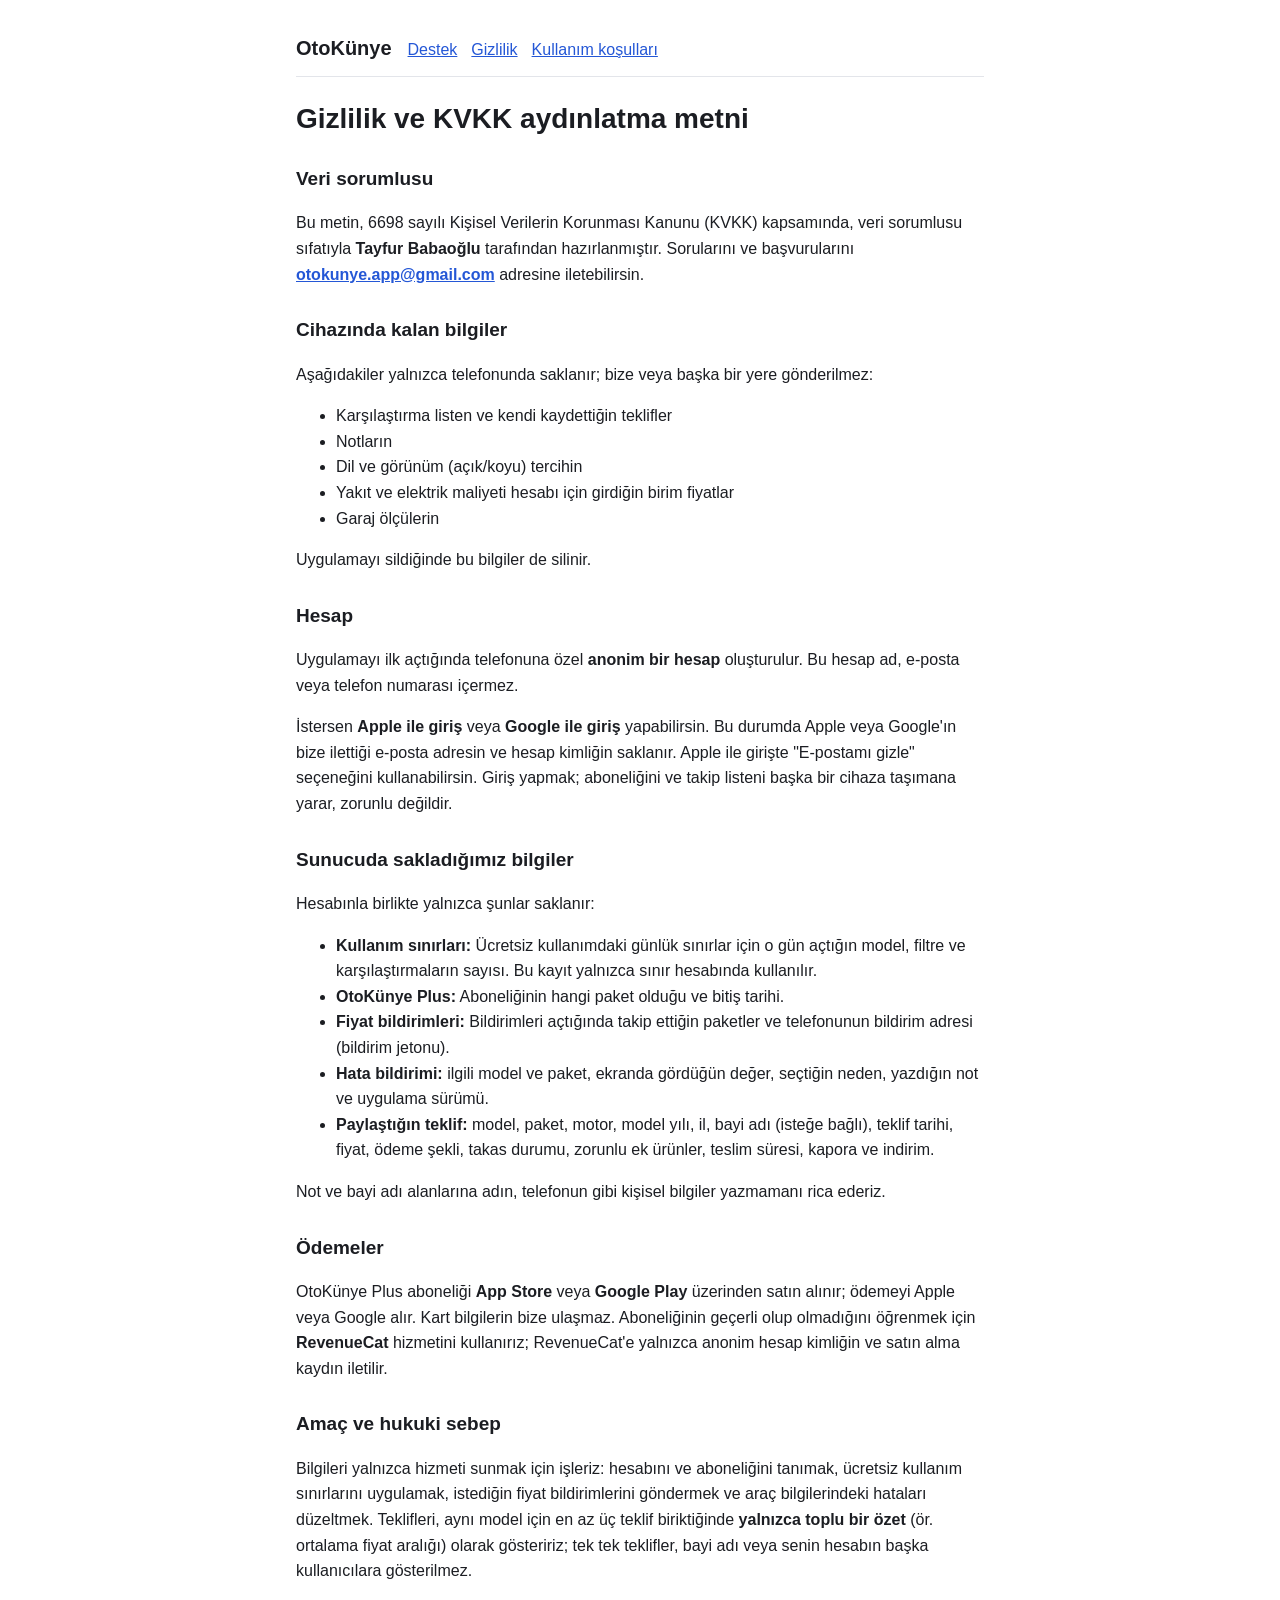
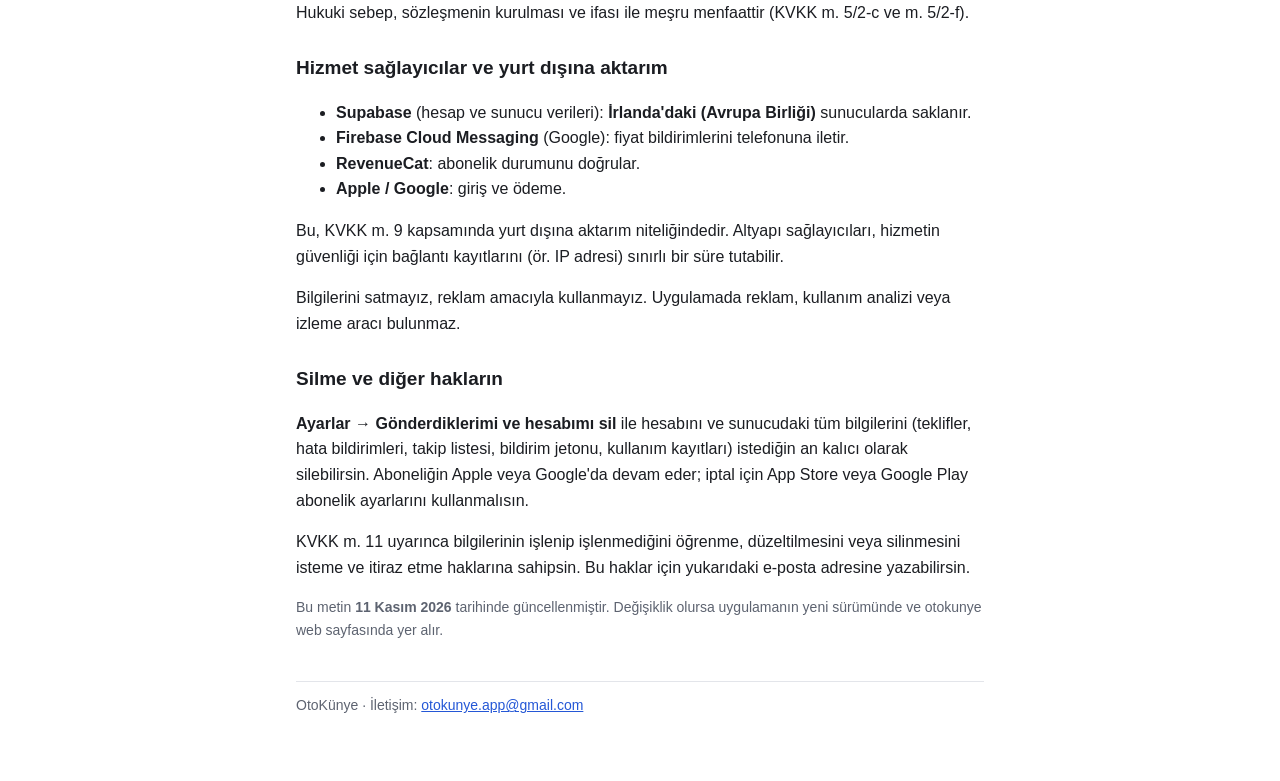
==== privacy.html @ 9d959cd5 "Support, privacy and terms pages" ====
<!doctype html>
<html lang="tr"><head><meta charset="utf-8"><meta name="viewport" content="width=device-width,initial-scale=1">
<title>Gizlilik ve KVKK aydınlatma metni – OtoKünye</title><link rel="stylesheet" href="style.css"></head>
<body><main><header><a class="brand" href="./">OtoKünye</a><nav><a href="./">Destek</a><a href="privacy.html">Gizlilik</a><a href="terms.html">Kullanım koşulları</a></nav></header>
<h1>Gizlilik ve KVKK aydınlatma metni</h1>
<h2>Veri sorumlusu</h2>
<p>Bu metin, 6698 sayılı Kişisel Verilerin Korunması Kanunu (KVKK) kapsamında, veri sorumlusu sıfatıyla <strong>Tayfur Babaoğlu</strong> tarafından hazırlanmıştır. Sorularını ve başvurularını <strong><a href="mailto:otokunye.app@gmail.com">otokunye.app@gmail.com</a></strong> adresine iletebilirsin.</p>
<h2>Cihazında kalan bilgiler</h2>
<p>Aşağıdakiler yalnızca telefonunda saklanır; bize veya başka bir yere gönderilmez:</p>
<ul>
<li>Karşılaştırma listen ve kendi kaydettiğin teklifler</li>
<li>Notların</li>
<li>Dil ve görünüm (açık/koyu) tercihin</li>
<li>Yakıt ve elektrik maliyeti hesabı için girdiğin birim fiyatlar</li>
<li>Garaj ölçülerin</li>
</ul>
<p>Uygulamayı sildiğinde bu bilgiler de silinir.</p>
<h2>Hesap</h2>
<p>Uygulamayı ilk açtığında telefonuna özel <strong>anonim bir hesap</strong> oluşturulur. Bu hesap ad, e-posta veya telefon numarası içermez.</p>
<p>İstersen <strong>Apple ile giriş</strong> veya <strong>Google ile giriş</strong> yapabilirsin. Bu durumda Apple veya Google'ın bize ilettiği e-posta adresin ve hesap kimliğin saklanır. Apple ile girişte "E-postamı gizle" seçeneğini kullanabilirsin. Giriş yapmak; aboneliğini ve takip listeni başka bir cihaza taşımana yarar, zorunlu değildir.</p>
<h2>Sunucuda sakladığımız bilgiler</h2>
<p>Hesabınla birlikte yalnızca şunlar saklanır:</p>
<ul>
<li><strong>Kullanım sınırları:</strong> Ücretsiz kullanımdaki günlük sınırlar için o gün açtığın model, filtre ve karşılaştırmaların sayısı. Bu kayıt yalnızca sınır hesabında kullanılır.</li>
<li><strong>OtoKünye Plus:</strong> Aboneliğinin hangi paket olduğu ve bitiş tarihi.</li>
<li><strong>Fiyat bildirimleri:</strong> Bildirimleri açtığında takip ettiğin paketler ve telefonunun bildirim adresi (bildirim jetonu).</li>
<li><strong>Hata bildirimi:</strong> ilgili model ve paket, ekranda gördüğün değer, seçtiğin neden, yazdığın not ve uygulama sürümü.</li>
<li><strong>Paylaştığın teklif:</strong> model, paket, motor, model yılı, il, bayi adı (isteğe bağlı), teklif tarihi, fiyat, ödeme şekli, takas durumu, zorunlu ek ürünler, teslim süresi, kapora ve indirim.</li>
</ul>
<p>Not ve bayi adı alanlarına adın, telefonun gibi kişisel bilgiler yazmamanı rica ederiz.</p>
<h2>Ödemeler</h2>
<p>OtoKünye Plus aboneliği <strong>App Store</strong> veya <strong>Google Play</strong> üzerinden satın alınır; ödemeyi Apple veya Google alır. Kart bilgilerin bize ulaşmaz. Aboneliğinin geçerli olup olmadığını öğrenmek için <strong>RevenueCat</strong> hizmetini kullanırız; RevenueCat'e yalnızca anonim hesap kimliğin ve satın alma kaydın iletilir.</p>
<h2>Amaç ve hukuki sebep</h2>
<p>Bilgileri yalnızca hizmeti sunmak için işleriz: hesabını ve aboneliğini tanımak, ücretsiz kullanım sınırlarını uygulamak, istediğin fiyat bildirimlerini göndermek ve araç bilgilerindeki hataları düzeltmek. Teklifleri, aynı model için en az üç teklif biriktiğinde <strong>yalnızca toplu bir özet</strong> (ör. ortalama fiyat aralığı) olarak gösteririz; tek tek teklifler, bayi adı veya senin hesabın başka kullanıcılara gösterilmez.</p>
<p>Hukuki sebep, sözleşmenin kurulması ve ifası ile meşru menfaattir (KVKK m. 5/2-c ve m. 5/2-f).</p>
<h2>Hizmet sağlayıcılar ve yurt dışına aktarım</h2>
<ul>
<li><strong>Supabase</strong> (hesap ve sunucu verileri): <strong>İrlanda'daki (Avrupa Birliği)</strong> sunucularda saklanır.</li>
<li><strong>Firebase Cloud Messaging</strong> (Google): fiyat bildirimlerini telefonuna iletir.</li>
<li><strong>RevenueCat</strong>: abonelik durumunu doğrular.</li>
<li><strong>Apple / Google</strong>: giriş ve ödeme.</li>
</ul>
<p>Bu, KVKK m. 9 kapsamında yurt dışına aktarım niteliğindedir. Altyapı sağlayıcıları, hizmetin güvenliği için bağlantı kayıtlarını (ör. IP adresi) sınırlı bir süre tutabilir.</p>
<p>Bilgilerini satmayız, reklam amacıyla kullanmayız. Uygulamada reklam, kullanım analizi veya izleme aracı bulunmaz.</p>
<h2>Silme ve diğer hakların</h2>
<p><strong>Ayarlar → Gönderdiklerimi ve hesabımı sil</strong> ile hesabını ve sunucudaki tüm bilgilerini (teklifler, hata bildirimleri, takip listesi, bildirim jetonu, kullanım kayıtları) istediğin an kalıcı olarak silebilirsin. Aboneliğin Apple veya Google'da devam eder; iptal için App Store veya Google Play abonelik ayarlarını kullanmalısın.</p>
<p>KVKK m. 11 uyarınca bilgilerinin işlenip işlenmediğini öğrenme, düzeltilmesini veya silinmesini isteme ve itiraz etme haklarına sahipsin. Bu haklar için yukarıdaki e-posta adresine yazabilirsin.</p>
<p class="note">Bu metin <strong>11 Kasım 2026</strong> tarihinde güncellenmiştir. Değişiklik olursa uygulamanın yeni sürümünde ve otokunye web sayfasında yer alır.</p>
<footer>OtoKünye · İletişim: <a href="mailto:otokunye.app@gmail.com">otokunye.app@gmail.com</a></footer></main></body></html>
---- style.css ----
:root{--bg:#fff;--fg:#1b1d22;--muted:#5d6370;--line:#e3e5ea;--accent:#2457d6}
@media (prefers-color-scheme:dark){:root{--bg:#121318;--fg:#e8e9ed;--muted:#a3a8b4;--line:#2a2d35;--accent:#8ab0ff}}
*{box-sizing:border-box}body{margin:0;background:var(--bg);color:var(--fg);font:16px/1.6 -apple-system,BlinkMacSystemFont,"Segoe UI",Roboto,sans-serif}
main{max-width:720px;margin:0 auto;padding:32px 16px 64px}header{display:flex;gap:16px;flex-wrap:wrap;align-items:baseline;border-bottom:1px solid var(--line);padding-bottom:12px;margin-bottom:24px}
header a.brand{font-weight:700;font-size:20px;color:var(--fg);text-decoration:none}nav a{margin-right:14px}a{color:var(--accent)}
h1{font-size:28px;line-height:1.25}h2{font-size:19px;margin-top:28px}.note,footer{color:var(--muted);font-size:14px}footer{border-top:1px solid var(--line);margin-top:40px;padding-top:12px}
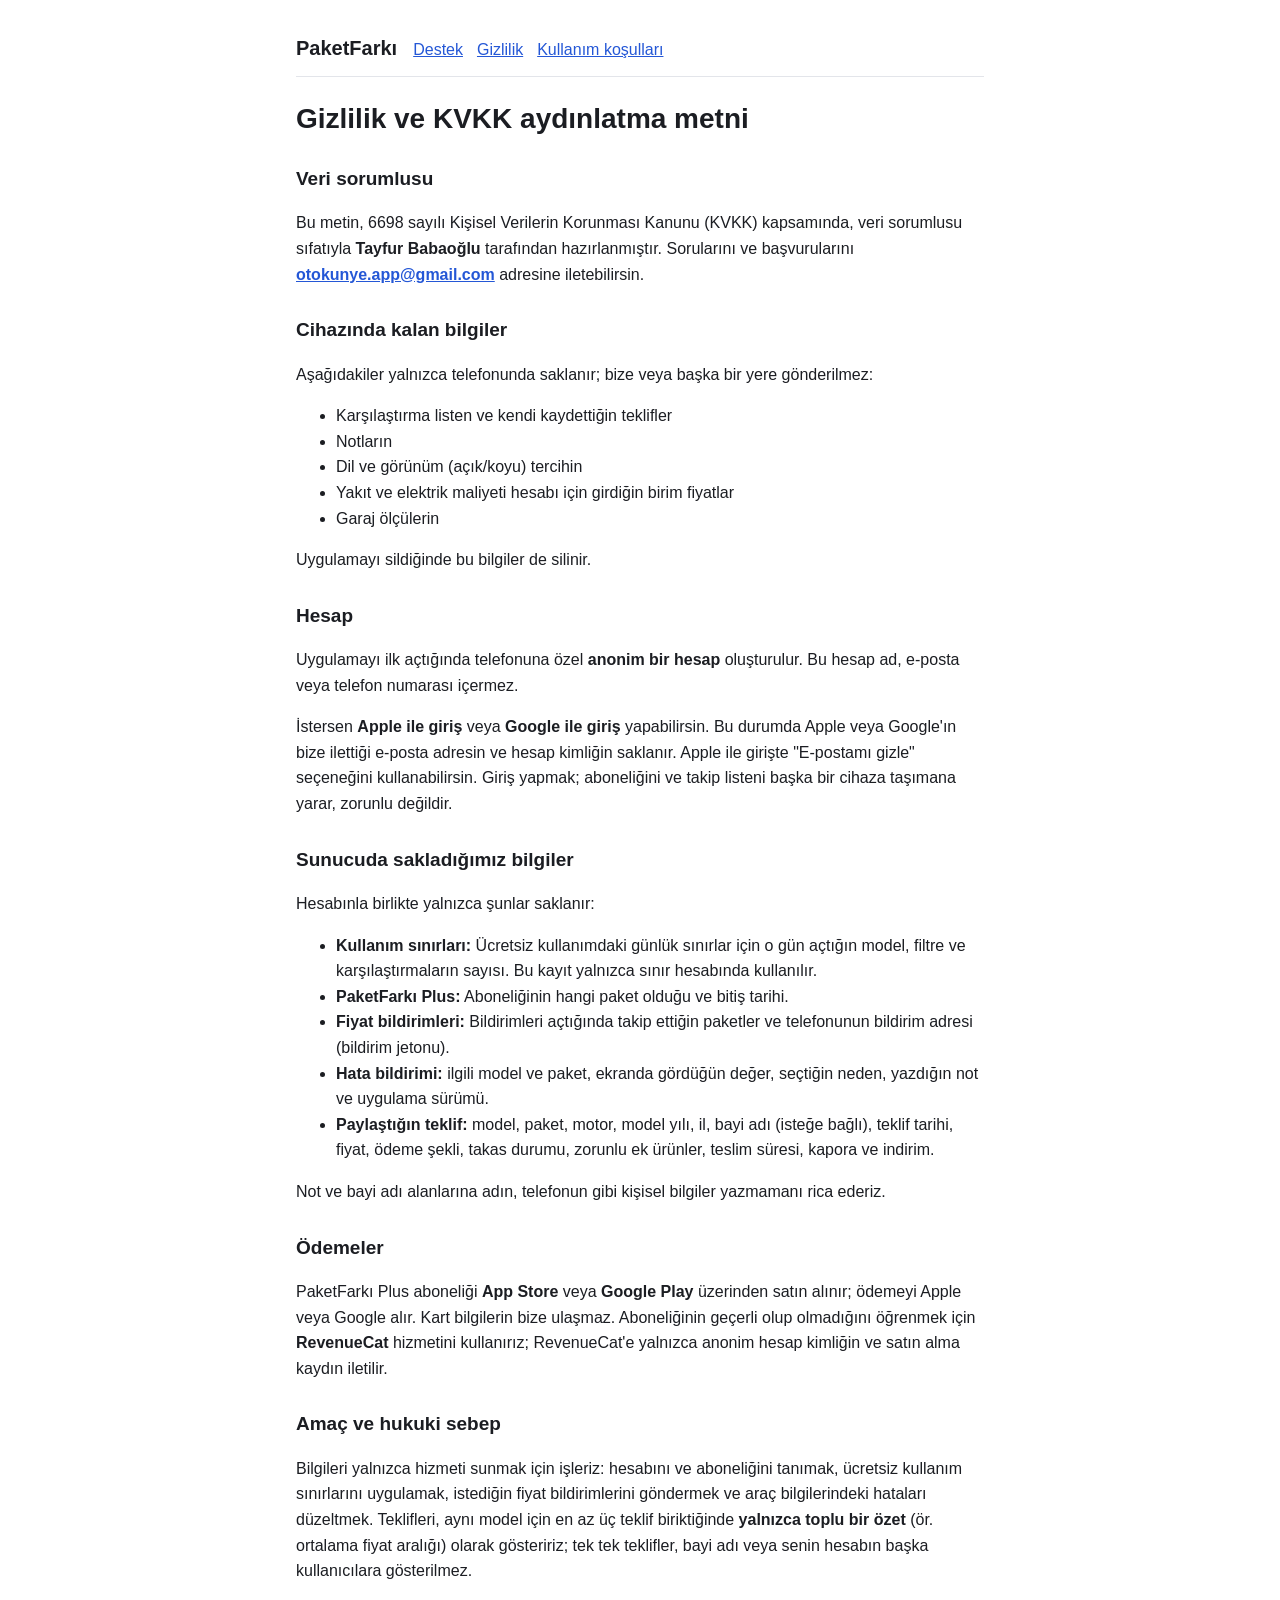
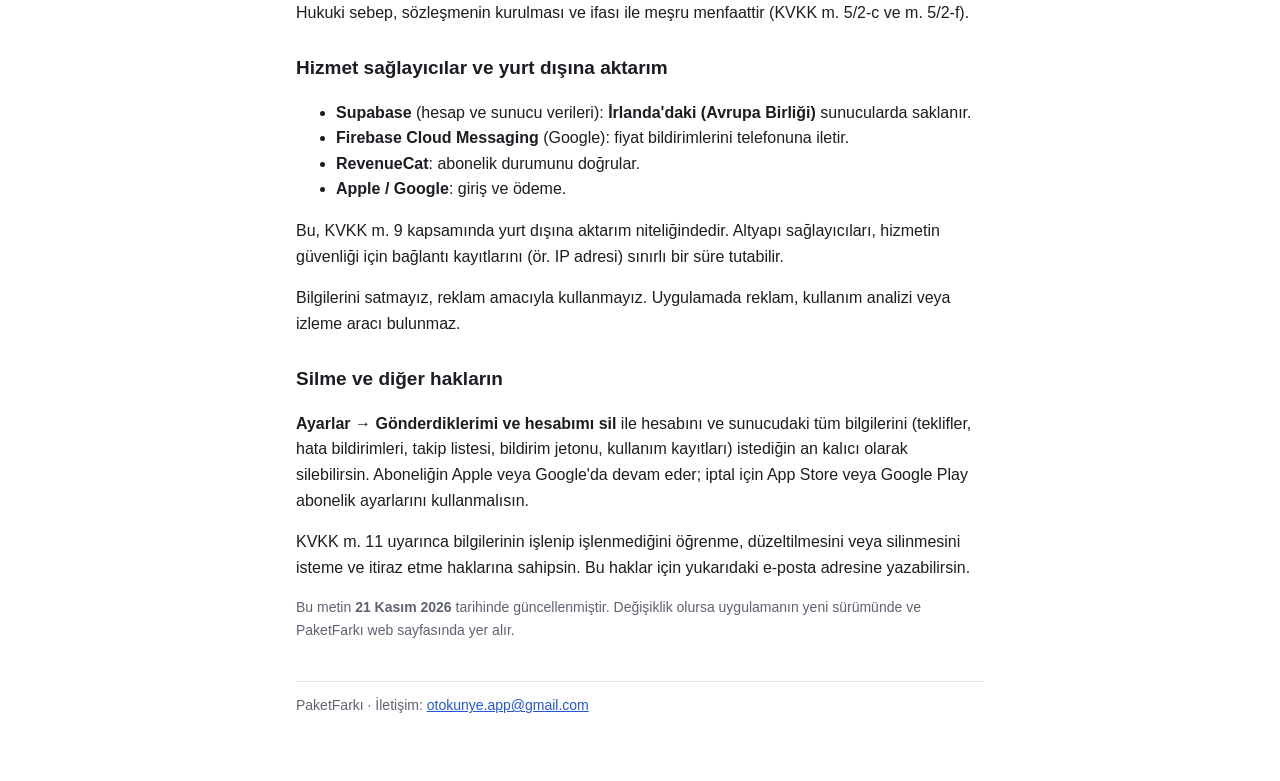
==== commit 22bcf913: "docs(site): rename OtoKünye to PaketFarkı Co-Authored-By: Claude Sonnet 5.5 <noreply@anthropic.com>" ====
--- a/privacy.html
+++ b/privacy.html
@@ -1,7 +1,7 @@
 <!doctype html>
 <html lang="tr"><head><meta charset="utf-8"><meta name="viewport" content="width=device-width,initial-scale=1">
-<title>Gizlilik ve KVKK aydınlatma metni – OtoKünye</title><link rel="stylesheet" href="style.css"></head>
-<body><main><header><a class="brand" href="./">OtoKünye</a><nav><a href="./">Destek</a><a href="privacy.html">Gizlilik</a><a href="terms.html">Kullanım koşulları</a></nav></header>
+<title>Gizlilik ve KVKK aydınlatma metni – PaketFarkı</title><link rel="stylesheet" href="style.css"></head>
+<body><main><header><a class="brand" href="./">PaketFarkı</a><nav><a href="./">Destek</a><a href="privacy.html">Gizlilik</a><a href="terms.html">Kullanım koşulları</a></nav></header>
 <h1>Gizlilik ve KVKK aydınlatma metni</h1>
 <h2>Veri sorumlusu</h2>
 <p>Bu metin, 6698 sayılı Kişisel Verilerin Korunması Kanunu (KVKK) kapsamında, veri sorumlusu sıfatıyla <strong>Tayfur Babaoğlu</strong> tarafından hazırlanmıştır. Sorularını ve başvurularını <strong><a href="mailto:otokunye.app@gmail.com">otokunye.app@gmail.com</a></strong> adresine iletebilirsin.</p>
@@ -22,14 +22,14 @@
 <p>Hesabınla birlikte yalnızca şunlar saklanır:</p>
 <ul>
 <li><strong>Kullanım sınırları:</strong> Ücretsiz kullanımdaki günlük sınırlar için o gün açtığın model, filtre ve karşılaştırmaların sayısı. Bu kayıt yalnızca sınır hesabında kullanılır.</li>
-<li><strong>OtoKünye Plus:</strong> Aboneliğinin hangi paket olduğu ve bitiş tarihi.</li>
+<li><strong>PaketFarkı Plus:</strong> Aboneliğinin hangi paket olduğu ve bitiş tarihi.</li>
 <li><strong>Fiyat bildirimleri:</strong> Bildirimleri açtığında takip ettiğin paketler ve telefonunun bildirim adresi (bildirim jetonu).</li>
 <li><strong>Hata bildirimi:</strong> ilgili model ve paket, ekranda gördüğün değer, seçtiğin neden, yazdığın not ve uygulama sürümü.</li>
 <li><strong>Paylaştığın teklif:</strong> model, paket, motor, model yılı, il, bayi adı (isteğe bağlı), teklif tarihi, fiyat, ödeme şekli, takas durumu, zorunlu ek ürünler, teslim süresi, kapora ve indirim.</li>
 </ul>
 <p>Not ve bayi adı alanlarına adın, telefonun gibi kişisel bilgiler yazmamanı rica ederiz.</p>
 <h2>Ödemeler</h2>
-<p>OtoKünye Plus aboneliği <strong>App Store</strong> veya <strong>Google Play</strong> üzerinden satın alınır; ödemeyi Apple veya Google alır. Kart bilgilerin bize ulaşmaz. Aboneliğinin geçerli olup olmadığını öğrenmek için <strong>RevenueCat</strong> hizmetini kullanırız; RevenueCat'e yalnızca anonim hesap kimliğin ve satın alma kaydın iletilir.</p>
+<p>PaketFarkı Plus aboneliği <strong>App Store</strong> veya <strong>Google Play</strong> üzerinden satın alınır; ödemeyi Apple veya Google alır. Kart bilgilerin bize ulaşmaz. Aboneliğinin geçerli olup olmadığını öğrenmek için <strong>RevenueCat</strong> hizmetini kullanırız; RevenueCat'e yalnızca anonim hesap kimliğin ve satın alma kaydın iletilir.</p>
 <h2>Amaç ve hukuki sebep</h2>
 <p>Bilgileri yalnızca hizmeti sunmak için işleriz: hesabını ve aboneliğini tanımak, ücretsiz kullanım sınırlarını uygulamak, istediğin fiyat bildirimlerini göndermek ve araç bilgilerindeki hataları düzeltmek. Teklifleri, aynı model için en az üç teklif biriktiğinde <strong>yalnızca toplu bir özet</strong> (ör. ortalama fiyat aralığı) olarak gösteririz; tek tek teklifler, bayi adı veya senin hesabın başka kullanıcılara gösterilmez.</p>
 <p>Hukuki sebep, sözleşmenin kurulması ve ifası ile meşru menfaattir (KVKK m. 5/2-c ve m. 5/2-f).</p>
@@ -45,5 +45,5 @@
 <h2>Silme ve diğer hakların</h2>
 <p><strong>Ayarlar → Gönderdiklerimi ve hesabımı sil</strong> ile hesabını ve sunucudaki tüm bilgilerini (teklifler, hata bildirimleri, takip listesi, bildirim jetonu, kullanım kayıtları) istediğin an kalıcı olarak silebilirsin. Aboneliğin Apple veya Google'da devam eder; iptal için App Store veya Google Play abonelik ayarlarını kullanmalısın.</p>
 <p>KVKK m. 11 uyarınca bilgilerinin işlenip işlenmediğini öğrenme, düzeltilmesini veya silinmesini isteme ve itiraz etme haklarına sahipsin. Bu haklar için yukarıdaki e-posta adresine yazabilirsin.</p>
-<p class="note">Bu metin <strong>11 Kasım 2026</strong> tarihinde güncellenmiştir. Değişiklik olursa uygulamanın yeni sürümünde ve otokunye web sayfasında yer alır.</p>
-<footer>OtoKünye · İletişim: <a href="mailto:otokunye.app@gmail.com">otokunye.app@gmail.com</a></footer></main></body></html>
+<p class="note">Bu metin <strong>21 Kasım 2026</strong> tarihinde güncellenmiştir. Değişiklik olursa uygulamanın yeni sürümünde ve PaketFarkı web sayfasında yer alır.</p>
+<footer>PaketFarkı · İletişim: <a href="mailto:otokunye.app@gmail.com">otokunye.app@gmail.com</a></footer></main></body></html>
